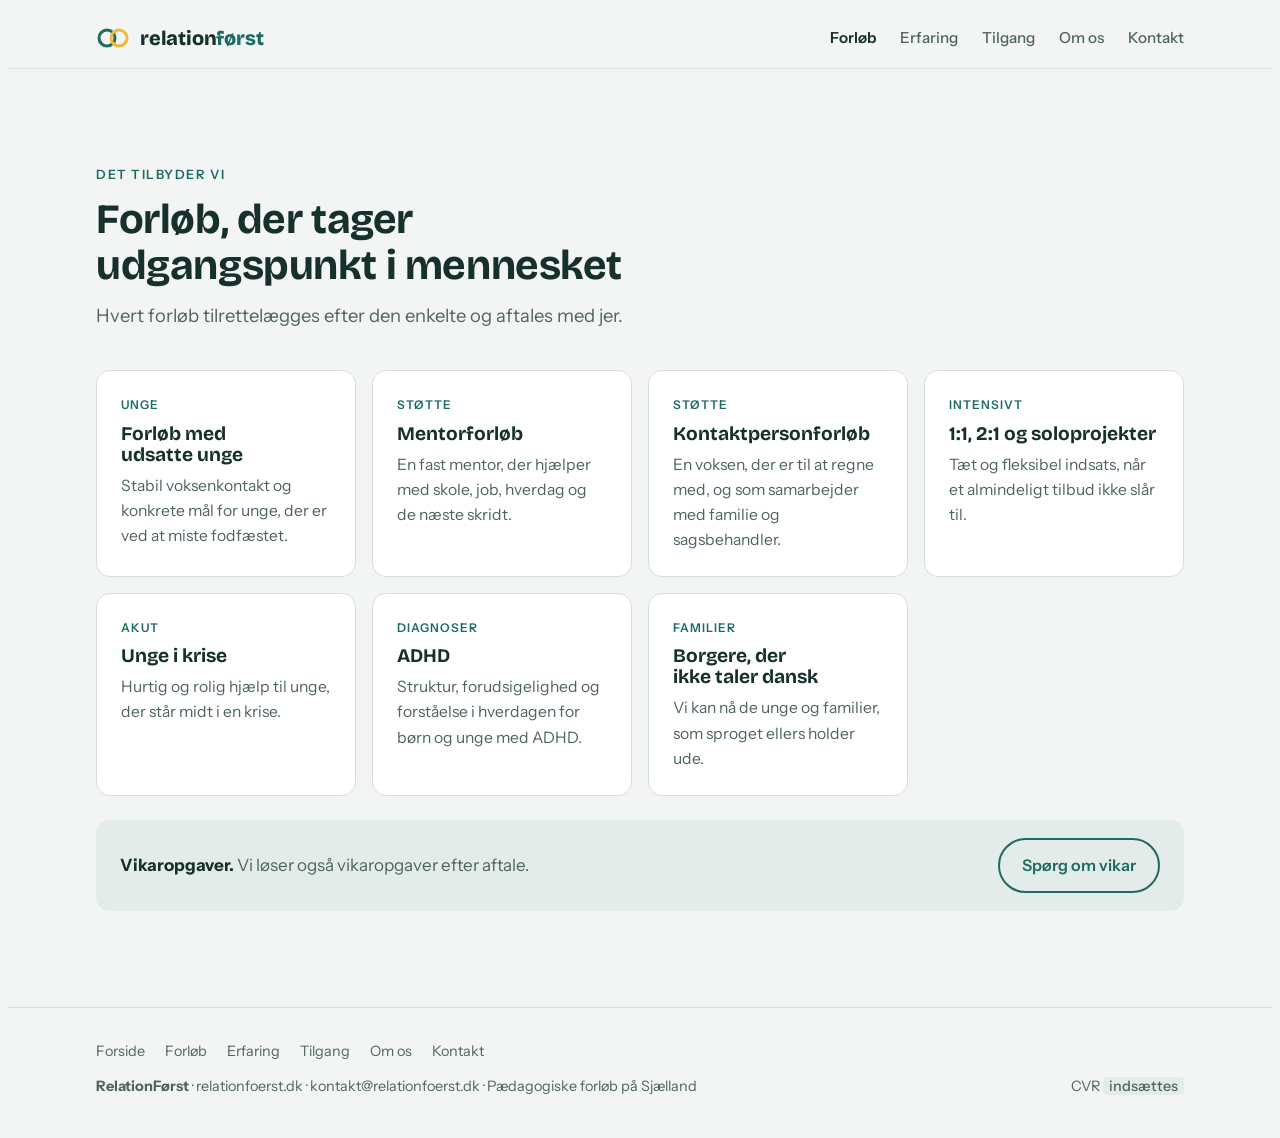
==== forloeb/index.html @ 56f2b362 "Undersider (Forløb, Erfaring, Tilgang, Om os, Kontakt), FAQ og llms.txt Siden er delt op i rigtige u" ====
<!doctype html>
<html lang="da">
<head>
<meta charset="utf-8">
<meta name="viewport" content="width=device-width, initial-scale=1, viewport-fit=cover">
<title>Forløb | RelationFørst</title>
<meta name="description" content="Mentorforløb, kontaktpersonforløb, 1:1- og 2:1-indsatser, hjælp til unge i krise og ADHD. Pædagogiske forløb på Sjælland fra RelationFørst.">
<link rel="canonical" href="https://www.relationfoerst.dk/forloeb/">
<meta name="robots" content="index, follow">
<link rel="icon" href="/favicon.svg" type="image/svg+xml">
<link rel="apple-touch-icon" href="/apple-touch-icon.png">
<meta name="theme-color" content="#1d6b62">
<meta property="og:type" content="website">
<meta property="og:locale" content="da_DK">
<meta property="og:site_name" content="RelationFørst">
<meta property="og:title" content="Forløb | RelationFørst">
<meta property="og:description" content="Mentorforløb, kontaktpersonforløb, 1:1- og 2:1-indsatser, hjælp til unge i krise og ADHD. Pædagogiske forløb på Sjælland fra RelationFørst.">
<meta property="og:url" content="https://www.relationfoerst.dk/forloeb/">
<meta property="og:image" content="https://www.relationfoerst.dk/og-image.png">
<meta property="og:image:width" content="1200">
<meta property="og:image:height" content="630">
<meta name="twitter:card" content="summary_large_image">
<script type="application/ld+json">
{
  "@context": "https://schema.org",
  "@type": "BreadcrumbList",
  "itemListElement": [
    {
      "@type": "ListItem",
      "position": 1,
      "name": "Forside",
      "item": "https://www.relationfoerst.dk/"
    },
    {
      "@type": "ListItem",
      "position": 2,
      "name": "Forløb",
      "item": "https://www.relationfoerst.dk/forloeb/"
    }
  ]
}
</script>
<link rel="preconnect" href="https://fonts.googleapis.com">
<link rel="preconnect" href="https://fonts.gstatic.com" crossorigin>
<link rel="stylesheet" href="https://fonts.googleapis.com/css2?family=Bricolage+Grotesque:opsz,wght@12..96,500;12..96,700;12..96,800&family=Instrument+Sans:wght@400;500;600&display=swap">
<link rel="stylesheet" href="/styles.css">
</head>
<body>

<header>
  <div class="wrap nav">
    <a class="logo" href="/" aria-label="RelationFørst, forside">
      <svg width="34" height="22" viewBox="0 0 34 22" aria-hidden="true"><circle cx="11" cy="11" r="8" fill="none" stroke="var(--primary)" stroke-width="3"/><circle cx="23" cy="11" r="8" fill="none" stroke="var(--sun)" stroke-width="3"/></svg>
      <span>relation<b>først</b></span>
    </a>
    <nav aria-label="Hovedmenu"><ul>
      <li><a href="/forloeb/" aria-current="page">Forløb</a></li>
      <li><a href="/erfaring/">Erfaring</a></li>
      <li><a href="/tilgang/">Tilgang</a></li>
      <li><a href="/om-os/">Om os</a></li>
      <li><a href="/kontakt/">Kontakt</a></li>
    </ul></nav>
  </div>
</header>

<main id="top">
<section id="forloeb">
    <div class="wrap">
      <div class="sec-head">
        <span class="eyebrow">Det tilbyder vi</span>
        <h1 class="h2">Forløb, der tager udgangspunkt i mennesket</h1>
        <p class="lead">Hvert forløb tilrettelægges efter den enkelte og aftales med jer.</p>
      </div>
      <div class="cards">
        <article class="card"><span class="tag">Unge</span><h3>Forløb med udsatte unge</h3><p>Stabil voksenkontakt og konkrete mål for unge, der er ved at miste fodfæstet.</p></article>
        <article class="card"><span class="tag">Støtte</span><h3>Mentorforløb</h3><p>En fast mentor, der hjælper med skole, job, hverdag og de næste skridt.</p></article>
        <article class="card"><span class="tag">Støtte</span><h3>Kontaktpersonforløb</h3><p>En voksen, der er til at regne med, og som samarbejder med familie og sagsbehandler.</p></article>
        <article class="card"><span class="tag">Intensivt</span><h3>1:1, 2:1 og soloprojekter</h3><p>Tæt og fleksibel indsats, når et almindeligt tilbud ikke slår til.</p></article>
        <article class="card"><span class="tag">Akut</span><h3>Unge i krise</h3><p>Hurtig og rolig hjælp til unge, der står midt i en krise.</p></article>
        <article class="card"><span class="tag">Diagnoser</span><h3>ADHD</h3><p>Struktur, forudsigelighed og forståelse i hverdagen for børn og unge med ADHD.</p></article>
        <article class="card"><span class="tag">Familier</span><h3>Borgere, der ikke taler dansk</h3><p>Vi kan nå de unge og familier, som sproget ellers holder ude.</p></article>
      </div>
      <div class="vikar">
        <p><strong>Vikaropgaver.</strong> Vi løser også vikaropgaver efter aftale.</p>
        <a class="btn ghost" href="/kontakt/">Spørg om vikar</a>
      </div>
    </div>
  </section>
</main>

<footer>
  <div class="wrap">
    <nav aria-label="Sidefod"><ul class="foot-nav">
        <li><a href="/">Forside</a></li>
        <li><a href="/forloeb/">Forløb</a></li>
        <li><a href="/erfaring/">Erfaring</a></li>
        <li><a href="/tilgang/">Tilgang</a></li>
        <li><a href="/om-os/">Om os</a></li>
        <li><a href="/kontakt/">Kontakt</a></li>
    </ul></nav>
    <div class="foot-row">
      <span><strong>RelationFørst</strong> · relationfoerst.dk · kontakt@relationfoerst.dk · Pædagogiske forløb på Sjælland</span>
      <span>CVR <span class="ph">indsættes</span></span>
    </div>
  </div>
</footer>

</body>
</html>
---- styles.css ----
/* Layout: one calm column, a dark "tilgang" band in the middle, two linked circles as the recurring relation motif */
:root{
  --bg:#f2f5f3;
  --surface:#ffffff;
  --ink:#16302c;
  --muted:#4f6460;
  --line:#d5dfdb;
  --primary:#1d6b62;
  --primary-ink:#ffffff;
  --sun:#f0b93b;
  --band:#16302c;
  --band-ink:#eef4f1;
  --band-muted:#a9c2bb;
  --soft:#e3ece8;
  --display:"Bricolage Grotesque", "Segoe UI", system-ui, sans-serif;
  --body:"Instrument Sans", "Segoe UI", system-ui, -apple-system, sans-serif;
}
@media (prefers-color-scheme: dark){:root:not([data-theme="light"]){
  --bg:#0f1c1a;--surface:#162825;--ink:#e6efec;--muted:#9fb4ae;--line:#2a403c;
  --primary:#4fb3a5;--primary-ink:#0b1715;--sun:#f0b93b;--band:#0a1412;--band-ink:#e6efec;--band-muted:#93aba4;--soft:#1c312d;
  color-scheme:dark}}
:root[data-theme="dark"]{
  --bg:#0f1c1a;--surface:#162825;--ink:#e6efec;--muted:#9fb4ae;--line:#2a403c;
  --primary:#4fb3a5;--primary-ink:#0b1715;--sun:#f0b93b;--band:#0a1412;--band-ink:#e6efec;--band-muted:#93aba4;--soft:#1c312d;
  color-scheme:dark}

*{box-sizing:border-box}
html{scroll-behavior:smooth}
@media (prefers-reduced-motion:reduce){html{scroll-behavior:auto}}
body{background:var(--bg);color:var(--ink);font-family:var(--body);font-size:17px;line-height:1.6}
body::before{content:"";position:fixed;inset:0 0 auto;height:env(safe-area-inset-top,0px);z-index:10;background:var(--bg)}
.wrap{max-width:1120px;margin-inline:auto;padding-left:max(16px,env(safe-area-inset-left,0px));padding-right:max(16px,env(safe-area-inset-right,0px))}
h1,h2,h3{font-family:var(--display);line-height:1.1;text-wrap:balance;margin:0}
h2{font-size:clamp(1.8rem,3.6vw,2.6rem);font-weight:700;letter-spacing:-.01em}
h3{font-size:1.2rem;font-weight:700}
p{margin:0}
a{color:inherit}
:focus-visible{outline:3px solid var(--sun);outline-offset:3px;border-radius:4px}
.eyebrow{font-size:.8rem;font-weight:600;letter-spacing:.12em;text-transform:uppercase;color:var(--primary)}
.lead{font-size:1.15rem;color:var(--muted);max-width:60ch}
section{padding-block:clamp(56px,8vw,96px)}
.sec-head{display:grid;gap:12px;margin-bottom:40px;max-width:720px}

/* header */
header{position:sticky;top:env(safe-area-inset-top,0px);z-index:5;background:color-mix(in srgb,var(--bg) 92%,transparent);backdrop-filter:blur(8px);border-bottom:1px solid var(--line)}
.nav{display:flex;align-items:center;justify-content:space-between;gap:16px;padding-block:14px}
.logo{display:flex;align-items:center;gap:10px;text-decoration:none;font-family:var(--display);font-weight:800;font-size:1.25rem;letter-spacing:-.01em}
.logo svg{flex:none}
.logo b{color:var(--primary);font-weight:800}
.nav ul{display:flex;gap:24px;list-style:none;margin:0;padding:0;font-weight:500;font-size:.95rem}
.nav ul a{text-decoration:none;color:var(--muted)}
.nav ul a:hover{color:var(--ink)}
.draft{font-size:.72rem;font-weight:600;letter-spacing:.08em;text-transform:uppercase;padding:3px 8px;border-radius:999px;background:var(--sun);color:#2a1f00}
@media (max-width:820px){.nav{flex-wrap:wrap;row-gap:8px}.nav nav{width:100%;overflow-x:auto}.nav ul{gap:18px;white-space:nowrap;padding-bottom:2px}}

.btn{display:inline-flex;align-items:center;gap:8px;padding:13px 22px;border-radius:999px;font-weight:600;text-decoration:none;border:2px solid var(--primary);font-size:1rem;cursor:pointer;font-family:var(--body)}
.btn.primary{background:var(--primary);color:var(--primary-ink)}
.btn.ghost{background:transparent;color:var(--primary)}
.btn:hover{filter:brightness(1.08)}

/* hero */
.hero{padding-block:clamp(48px,8vw,104px) clamp(40px,6vw,72px)}
.hero-grid{display:grid;grid-template-columns:1.3fr 1fr;gap:48px;align-items:center}
.hero h1{font-size:clamp(2.6rem,6.4vw,4.6rem);font-weight:800;letter-spacing:-.025em}
.hero h1 em{font-style:normal;color:var(--primary)}
.hero-copy{display:grid;gap:22px;min-width:0}
.cta{display:flex;flex-wrap:wrap;gap:12px}
.hero-art{position:relative;max-width:100%}
.hero-art svg{width:100%;height:auto;display:block}
@media (max-width:820px){.hero-grid{grid-template-columns:1fr}.hero-art{max-width:340px}}

/* forløb */
.cards{display:grid;grid-template-columns:repeat(auto-fill,minmax(250px,1fr));gap:16px}
.card{background:var(--surface);border:1px solid var(--line);border-radius:14px;padding:24px;display:grid;gap:8px;align-content:start}
.card p{color:var(--muted);font-size:.98rem}
.card .tag{font-size:.75rem;font-weight:600;letter-spacing:.08em;text-transform:uppercase;color:var(--primary)}
.vikar{margin-top:24px;display:flex;flex-wrap:wrap;gap:12px 24px;align-items:center;justify-content:space-between;padding:18px 24px;border-radius:14px;background:var(--soft)}
.vikar p{color:var(--muted)}
.vikar strong{color:var(--ink)}

/* erfaring */
.exp{display:grid;grid-template-columns:repeat(auto-fill,minmax(300px,1fr));gap:0 48px}
.exp-item{display:grid;grid-template-columns:auto 1fr;gap:4px 16px;padding-block:20px;border-top:1px solid var(--line)}
.exp-item .dot{width:12px;height:12px;border-radius:50%;border:3px solid var(--primary);margin-top:7px;grid-row:span 2}
.exp-item p{color:var(--muted);font-size:.98rem}

/* tilgang */
.band{background:var(--band);color:var(--band-ink)}
.band .eyebrow{color:var(--sun)}
.band .lead{color:var(--band-muted)}
.approach{display:grid;grid-template-columns:repeat(3,1fr);gap:32px}
.approach div{display:grid;gap:8px;padding-top:20px;border-top:2px solid var(--sun)}
.approach p{color:var(--band-muted)}
@media (max-width:820px){.approach{grid-template-columns:1fr}}
blockquote{margin:56px 0 0;font-family:var(--display);font-weight:500;font-size:clamp(1.5rem,3.2vw,2.2rem);line-height:1.25;max-width:24ch;text-wrap:balance}
blockquote::before{content:"“";color:var(--sun)}
blockquote::after{content:"”";color:var(--sun)}

/* om os */
.about{display:grid;grid-template-columns:1fr 1fr;gap:48px;align-items:start}
.about ul{margin:0;padding:0;list-style:none;display:grid;gap:10px}
.about li{display:flex;gap:12px;align-items:baseline}
.about li::before{content:"";flex:none;width:8px;height:8px;border-radius:50%;background:var(--primary);transform:translateY(-2px)}
.about-text{display:grid;gap:16px;min-width:0}
.about-text p{color:var(--muted)}
@media (max-width:820px){.about{grid-template-columns:1fr}}
.team{margin-top:56px;display:grid;gap:20px}
.team-grid{display:grid;grid-template-columns:repeat(auto-fill,minmax(240px,1fr));gap:16px}
.person{background:var(--surface);border:1px solid var(--line);border-radius:14px;padding:24px;display:flex;gap:16px;align-items:center}
.avatar{flex:none;width:64px;height:64px;border-radius:50%;display:grid;place-items:center;font-family:var(--display);font-weight:700;font-size:1.3rem;background:var(--soft);color:var(--primary);border:3px solid var(--primary)}
.person:nth-child(2) .avatar{border-color:var(--sun)}
.person p{color:var(--muted);font-size:.95rem}

/* kontakt */
.contact{display:grid;grid-template-columns:1fr 1.2fr;gap:48px}
.contact-info{display:grid;gap:16px;align-content:start}
.contact-info dl{display:grid;grid-template-columns:auto 1fr;gap:8px 16px;margin:0}
.contact-info dt{color:var(--muted)}
.contact-info dd{margin:0;font-weight:600}
.ph{background:var(--soft);padding:0 6px;border-radius:4px;font-weight:500;color:var(--muted)}
form{background:var(--surface);border:1px solid var(--line);border-radius:14px;padding:28px;display:grid;gap:16px}
.row{display:grid;grid-template-columns:1fr 1fr;gap:16px}
label{display:grid;gap:6px;font-size:.9rem;font-weight:600}
input,select,textarea{font:inherit;font-weight:400;padding:11px 13px;border-radius:10px;border:1px solid var(--line);background:var(--bg);color:var(--ink);width:100%}
textarea{min-height:120px;resize:vertical}
.form-note{font-size:.9rem;color:var(--muted)}
.sent{padding:12px 14px;border-radius:10px;background:var(--soft);font-size:.95rem}
@media (max-width:820px){.contact{grid-template-columns:1fr}}
@media (max-width:520px){.row{grid-template-columns:1fr}}

footer{border-top:1px solid var(--line);padding-block:32px;color:var(--muted);font-size:.9rem}
footer .wrap{display:flex;flex-wrap:wrap;gap:12px 32px;justify-content:space-between}

/* undersider */
h1.h2{font-size:clamp(1.8rem,3.6vw,2.6rem);font-weight:700;letter-spacing:-.01em}
.nav ul a[aria-current="page"]{color:var(--ink);font-weight:600}
.overview{display:grid;grid-template-columns:repeat(auto-fit,minmax(180px,1fr));gap:16px}
.overview a{display:grid;gap:6px;background:var(--surface);border:1px solid var(--line);border-radius:14px;padding:22px;text-decoration:none}
.overview a:hover{border-color:var(--primary)}
.overview strong{font-family:var(--display);font-size:1.15rem}
.overview span{color:var(--muted);font-size:.95rem}
.overview em{font-style:normal;color:var(--primary);font-weight:600;font-size:.9rem}
.facts{display:grid;gap:14px}
.facts p{max-width:70ch}
.facts p{color:var(--muted)}
.faq{display:grid;gap:10px;max-width:820px}
.faq details{background:var(--surface);border:1px solid var(--line);border-radius:12px;padding:16px 20px}
.faq summary{cursor:pointer;font-weight:600;font-family:var(--display);font-size:1.05rem}
.faq details p{margin-top:10px;color:var(--muted)}
.foot-nav{display:flex;flex-wrap:wrap;gap:8px 20px;list-style:none;margin:0;padding:0}
.foot-nav a{text-decoration:none}
.foot-nav a:hover{text-decoration:underline}
footer .wrap{flex-direction:column;align-items:flex-start}
.foot-row{display:flex;flex-wrap:wrap;gap:12px 32px;justify-content:space-between;width:100%}
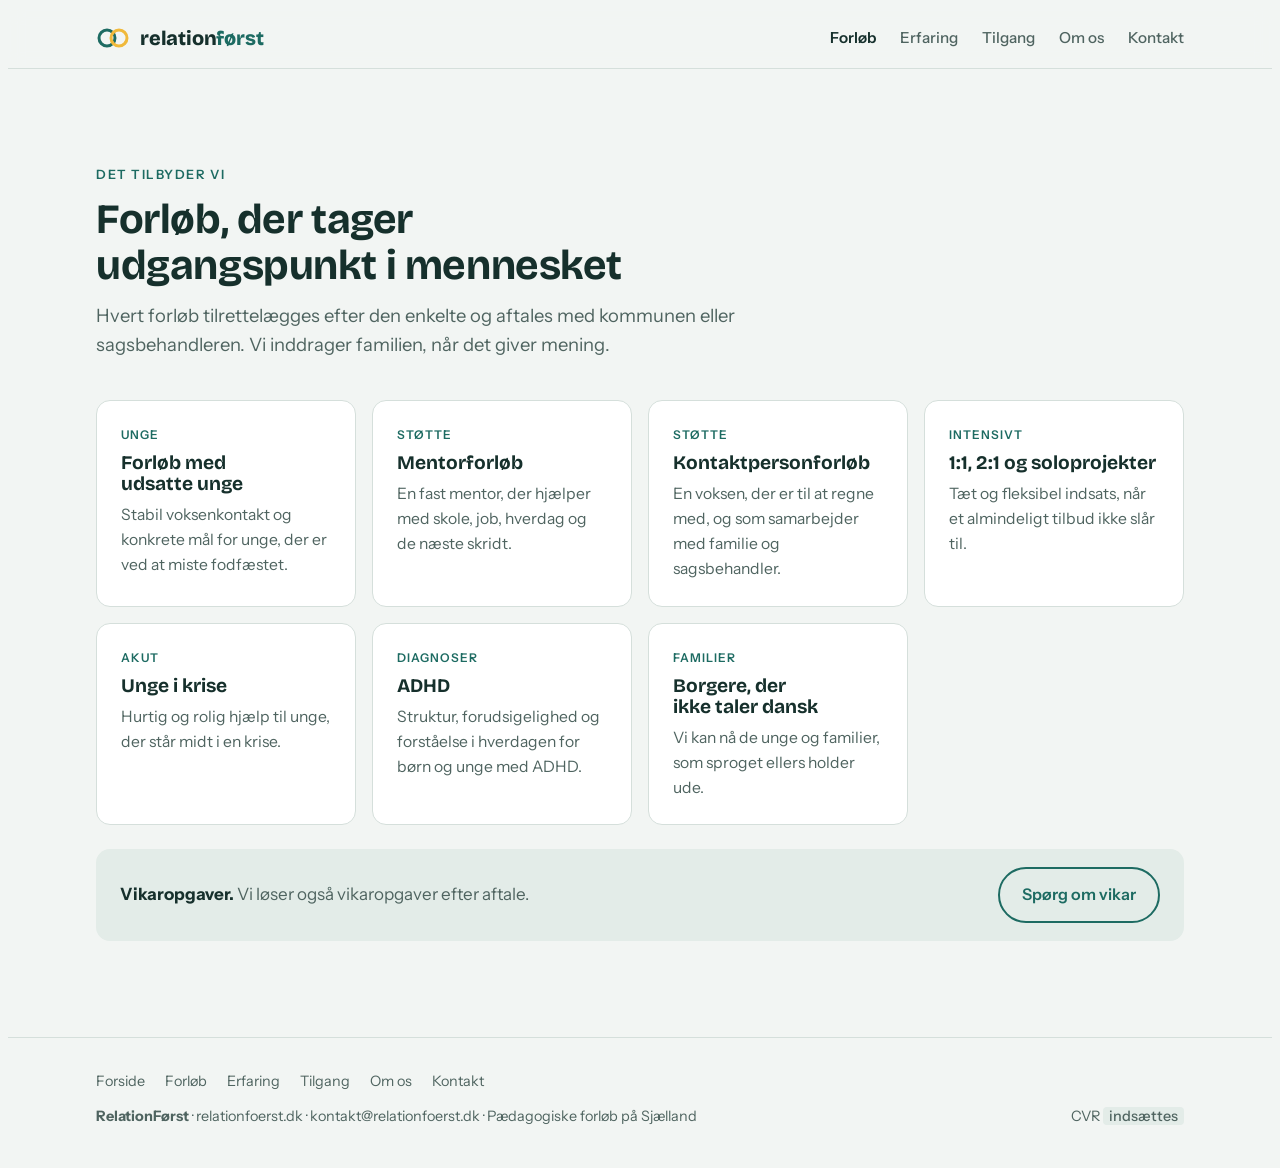
==== commit e43ac0ac: "Fjern spørgsmål og svar; flet indholdet ind i sidernes tekst Co-Authored-By: Claude Opus 5.5 <norepl" ====
--- a/forloeb/index.html
+++ b/forloeb/index.html
@@ -69,7 +69,7 @@
       <div class="sec-head">
         <span class="eyebrow">Det tilbyder vi</span>
         <h1 class="h2">Forløb, der tager udgangspunkt i mennesket</h1>
-        <p class="lead">Hvert forløb tilrettelægges efter den enkelte og aftales med jer.</p>
+        <p class="lead">Hvert forløb tilrettelægges efter den enkelte og aftales med kommunen eller sagsbehandleren. Vi inddrager familien, når det giver mening.</p>
       </div>
       <div class="cards">
         <article class="card"><span class="tag">Unge</span><h3>Forløb med udsatte unge</h3><p>Stabil voksenkontakt og konkrete mål for unge, der er ved at miste fodfæstet.</p></article>
--- a/styles.css
+++ b/styles.css
@@ -143,10 +143,6 @@
 .facts{display:grid;gap:14px}
 .facts p{max-width:70ch}
 .facts p{color:var(--muted)}
-.faq{display:grid;gap:10px;max-width:820px}
-.faq details{background:var(--surface);border:1px solid var(--line);border-radius:12px;padding:16px 20px}
-.faq summary{cursor:pointer;font-weight:600;font-family:var(--display);font-size:1.05rem}
-.faq details p{margin-top:10px;color:var(--muted)}
 .foot-nav{display:flex;flex-wrap:wrap;gap:8px 20px;list-style:none;margin:0;padding:0}
 .foot-nav a{text-decoration:none}
 .foot-nav a:hover{text-decoration:underline}
